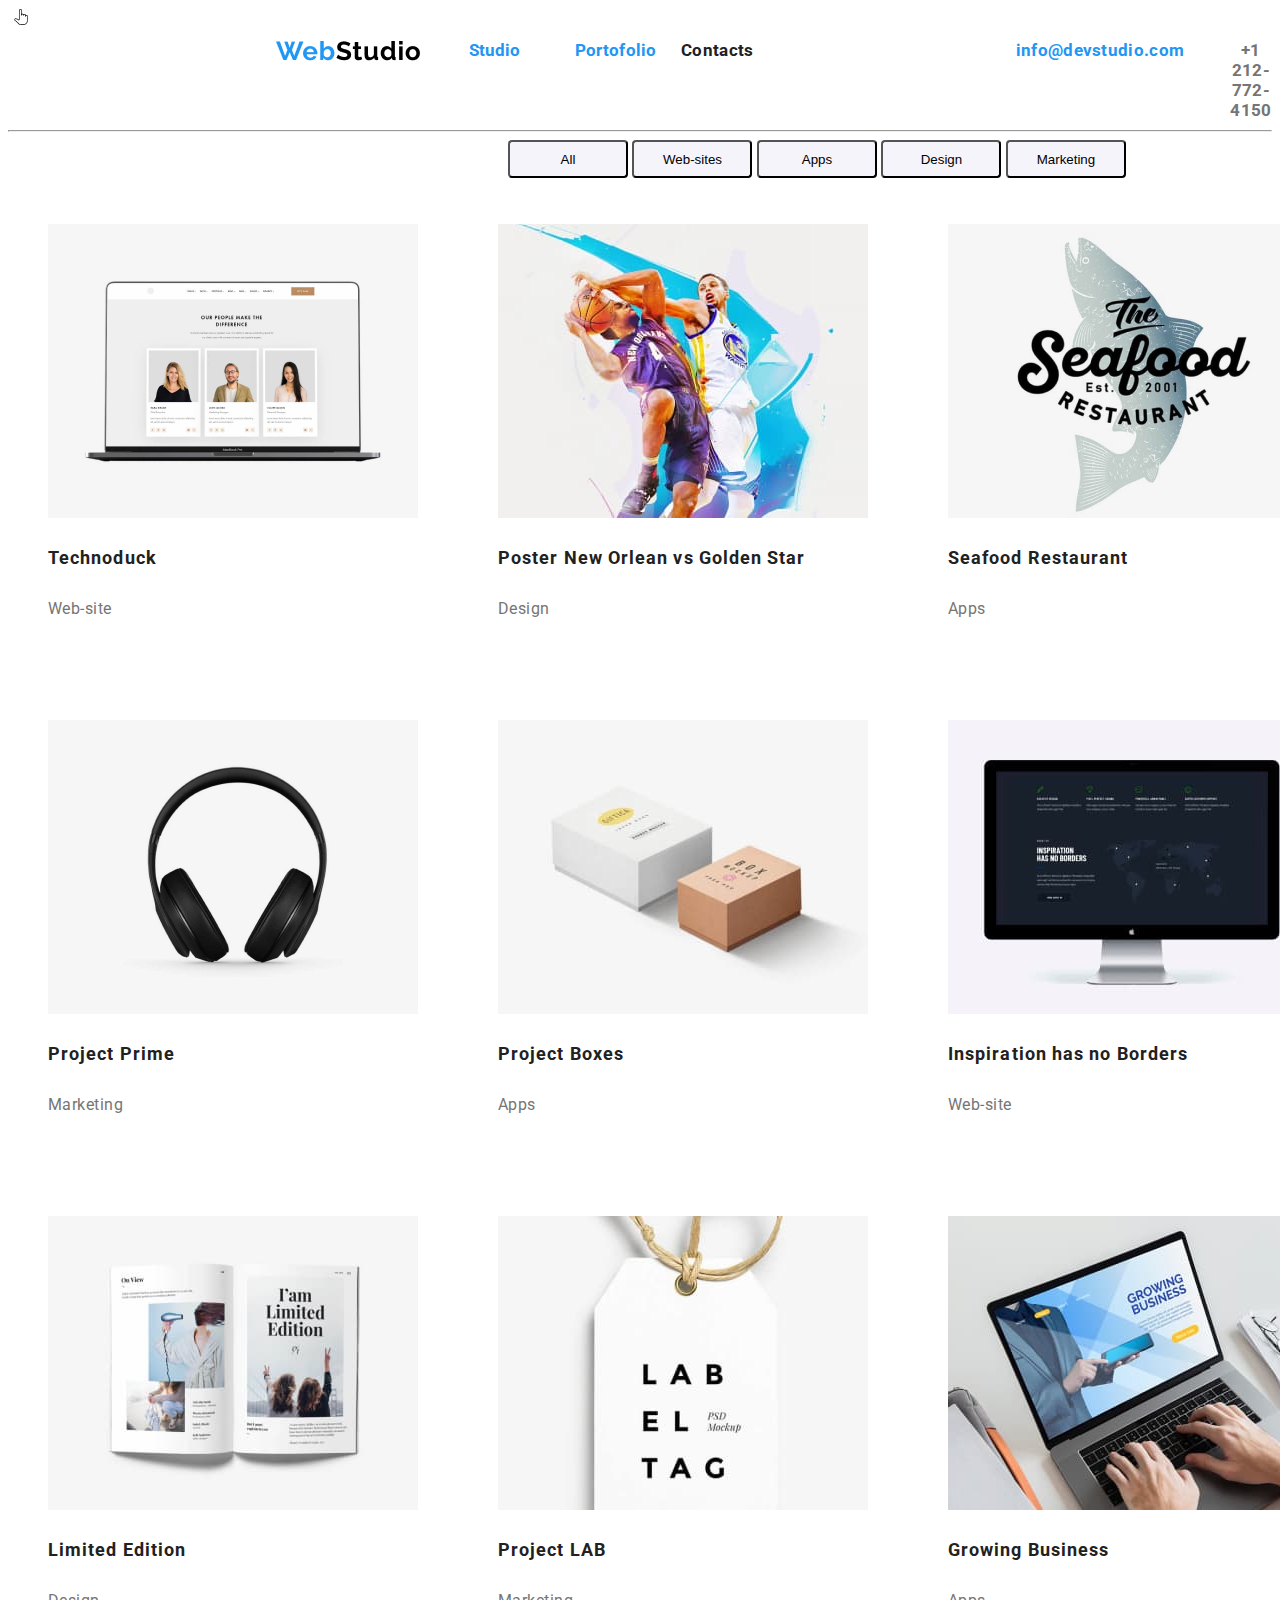
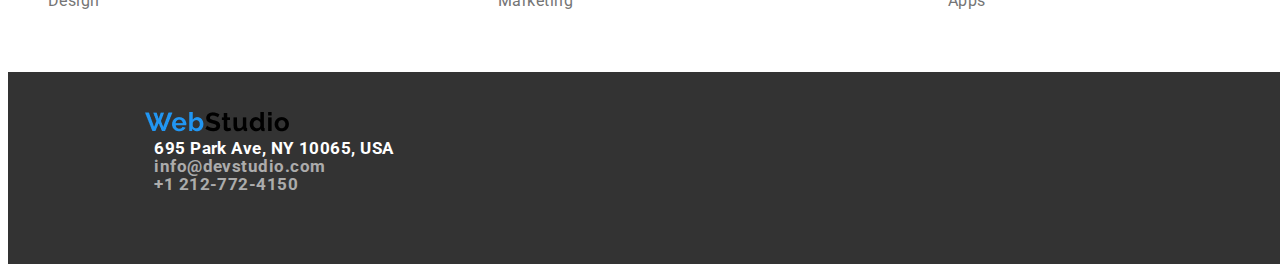
==== portofolio.html @ cd38ed24 "first commit" ====
<!DOCTYPE html>
<html lang="en">
    <head>
        <meta charset="UTF-8" />
        <title>WebStudio portofolio</title>
        <link rel="preconnect" href="https://fonts.googleapis.com">
		<link rel="preconnect" href="https://fonts.gstatic.com" crossorigin>
		<link href="https://fonts.googleapis.com/css2?family=Raleway:wght@700&family=Roboto:wght@400;500;700;900&display=swap" rel="stylesheet">
		<link rel="stylesheet" href="styles.css/styles.css">
    </head>
    <body> 
            <div>
                <a href="index.html">
                <img src="images/Vector.png" alt="cursor" class="auto">
                </a>
            </div>
			<!--First row-->
			<header class="main-header">
				<nav class="main-navigation">
					<ul >
						<li><a href="index.html">
							<img src="images/WebStudio.png" alt="Studio Logo" class="logo">
						   </a> </li>
						<li><a href="studio.html" class="link-studio" >Studio </a></li>
						<li><a href="portofolio.html" class="link-portofolio">Portofolio</a></li>
						<li><a href="contacts.html" class="link">Contacts</a></li>
						<li>
							<a href="tel:+12127724150" class="phone-number">+1 212-772-4150 </a>
						</li>
						<li>
							<a href="mailto:info@devstudio.com" class="email-adress">info@devstudio.com</a>
						</li>
					</ul>
                    <hr></hr>
				</nav>
			</header>
            <main class="global-main">
                <section class="main-section">
                    <button class="button" type="button" >All</button>
                    <button class="button" type="button" >Web-sites</button>
                    <button class="button" type="button" >Apps</button>
                    <button class="button" type="button" >Design</button>
                    <button class="button" type="button" >Marketing</button>
                </section>
                <section class="second-section">
                    <ul>
                        <li class="product">  
                            <img src="portofolio-images/technoduck.jpg" alt="poza">
                            <h3>Technoduck</h3>
                            <p>Web-site</p>
                        </li>
                        <li class="product">
                            <img src="portofolio-images/posternew.jpg" alt="poza">
                            <h3>Poster New Orlean vs Golden Star</h3>
                            <p>Design</p>
                        </li>
                        <li class="product">
                            <img src="portofolio-images/seefood.jpg" alt="poza">
                            <h3>Seafood Restaurant</h3>
                            <p>Apps</p>
                        </li>
                        <li class="product">
                            <img src="portofolio-images/projectprime.jpg" alt="poza">
                            <h3>Project Prime</h3>
                            <p>Marketing</p>
                        </li>
                        <li class="product">
                            <img src="portofolio-images/projectboxes.jpg" alt="poza">
                            <h3>Project Boxes</h3>
                            <p>Apps</p>
                        </li>
                        <li class="product">
                            <img src="portofolio-images/inspiration.jpg" alt="poza">
                            <h3>Inspiration has no Borders</h3>
                            <p>Web-site</p>
                        </li>
                        <li class="product">
                            <img src="portofolio-images/limited.jpg" alt="poza">
                            <h3>Limited Edition</h3>
                            <p>Design</p>
                        </li>
                        <li class="product">
                            <img src="portofolio-images/projectlab.jpg" alt="poza">
                            <h3>Project LAB</h3>
                            <p>Marketing</p>
                        </li>
                        <li class="product">
                            <img src="portofolio-images/growing.jpg" alt="poza">
                            <h3>Growing Business</h3>
                            <p>Apps</p>
                        </li>
                    </ul>
                </section>
            </main>
				<footer class="footer">
					<a href="index.html">
					 <img src="images/WebStudio.png" alt="Studio Logo" class="footer-logo">
					</a>
					<ul class="contact-class">
						<li>
							<a href="adress:695 Park Ave, NY 10065, USA" class="adress">695 Park Ave, NY 10065, USA</a>
						</li>
						 <li>
							<a href="mailto:info@devstudio.com" class="mail">info@devstudio.com</a>
						</li>
						<li>
							<a href="tel:+12127724150" class="phone">+1 212-772-4150 </a>
						</li>
					</ul>
				</footer>
    </body>
</html>
---- styles.css/styles.css ----
:root {
  --link-font-family: "Roboto";
  --link-color: #fff;
  --link-active-color: #2196f3;
  --link-second-color: #7575;
  --link-third-color: #212121;
  --link-another-color: #757575;
}

.body-class {
  font-family: var(--link-font-family);
}
h3 {
  color: var(--link-third-color);
  font-size: 18px;
  font-family: var(--link-font-family);
  font-weight: 700;
  line-height: 36px;
  letter-spacing: 1.08px;
}
p {
  color: var(--link-another-color);
  font-size: 16px;
  font-family: var(--link-font-family);
  line-height: 30px;
  letter-spacing: 0.48px;
}
.main-header,
.link,
.link-studio,
.link-portofolio,
.phone-number,
.email-adress {
  text-decoration: none;
}
ul {
  list-style-type: none;
  margin: 0;
  padding: 0;
  padding-top: 6px;
  padding-bottom: 6px;
  width: 1600px;
  height: 80px;
  flex-shrink: 0;
}
li {
  display: inline;
}
a:link,
a:visited {
  font-weight: bold;
  font-size: 1.0625em;
  text-align: center;
  padding: 0.375em;
}

.logo {
  position: absolute;
  top: 1.5em;
  left: 10em;
  color: var(--link-active-color);
  font-size: 1.625em;
  font-family: Raleway;
  font-weight: 700;
  letter-spacing: 0.04875em;
}
.link {
  position: absolute;
  top: 2em;
  left: 39.6875em;
}
.link-portofolio {
  position: absolute;
  top: 2em;
  left: 33.4375em;
}
.phone-number {
  color: var(--link-another-color);
  font-size: 0.875em;
  font-family: var(--link-font-family);
  font-weight: 500;
  letter-spacing: 0.0175em;
  position: absolute;
  top: 2em;
  left: 71.875em;
}
.email-adress {
  color: var(--link-active-color);
  font-size: 0.875em;
  font-family: var(--link-font-family);
  font-weight: 500;
  letter-spacing: 0.0175em;
  position: absolute;
  top: 2em;
  left: 59.375em;
}
.link,
.link-portofolio {
  color: var(--link-third-color);
  font-size: 0.875em;
  font-family: var(--link-font-family);
  font-weight: 500;
  letter-spacing: 0.0175em;
}
.link-studio {
  color: var(--link-active-color);
  font-size: 14px;
  font-family: var(--link-font-family);
  font-weight: 500;
  letter-spacing: 0.0175em8px;
  position: absolute;
  top: 2em;
  left: 27.1875em;
}
.link-portofolio {
  color: var(--link-active-color);
}
.link {
  color: var(--link-third-color);
}
.link:hover,
.link:focus,
.email-adress:hover,
.email-adress:focus,
.phone-number:hover,
.phone-number:focus,
.link-portofolio:hover,
.link-portofolio:focus,
.link-studio:hover,
.link-studio:focus {
  color: var(--link-active-color);
}
.main-section {
  flex-shrink: 0;
  display: inline;
  flex-direction: row;
  text-align: center;
  color: var(--link-third-color);
  font-size: 1em;
  font-family: var(--link-font-family);
  font-weight: 500;
  line-height: 1.625em;
  letter-spacing: 0.03em;
  padding-left: 500px;
  padding-bottom: 150px;
}

.button {
  width: 120px;
  height: 38px;
  flex-shrink: 0;
  background: #f5f4fa;
  border-radius: 4px;
}
.main-section a.button {
  font-weight: 700;
  font-size: 16px;
  line-height: 30px;
  letter-spacing: 0.06em;
  text-align: center;
  color: var(--link-third-color);
  cursor: pointer;
  background: url(<path-to-image>), lightgray 50% / cover no-repeat;
}

.button:focus,
.button:hover {
  color: var(--link-color);
  background-color: var(--link-active-color);
}
.product {
  flex-direction: column;
  position: static;
  float: left;
  padding: 2.5em;
}
.footer {
  background-color: #333;
  padding-top: 3.75em;
  padding-bottom: 3.75em;
  flex-direction: column;
  position: static;
  float: left;
  padding: 2.5em;
}
.contact-class,
.footer-logo {
  flex-shrink: 0;
  display: inline;
  flex-direction: column;
  float: left;
}
.contact-class {
  display: flex;
  flex-direction: column;
  flex-shrink: 0;
  padding-left: 6.25em;
}
.footer-logo {
  color: var(--link-active-color);
  font-size: 1.625em;
  font-family: Raleway;
  font-weight: 700;
  letter-spacing: 0.04875em;
  padding-left: 3.5em;
}
.adress {
  color: var(--link-color);
  font-size: 14px;
  font-family: var(--link-font-family);
  letter-spacing: 0.02625em;
  text-decoration: none;
  width: 14.4375em;
  height: 1em;
}
.mail {
  color: rgba(255, 255, 255, 0.6);
  font-size: 0.875em;
  font-family: var(--link-font-family);
  line-height: 1em;
  letter-spacing: 0.02625em;
  text-decoration: none;
  width: 14.4375em;
  height: 1em;
}
.phone {
  color: rgba(255, 255, 255, 0.6);
  font-size: 0.875em;
  font-family: var(--link-font-family);
  line-height: 1em;
  letter-spacing: 0.02625em;
  text-decoration: none;
  width: 14.4375em;
  height: 1em;
}
.adress:hover,
.adress:focus,
.mail:hover,
.mail:focus,
.phone:hover,
.phone:focus {
  color: var(--link-color);
}
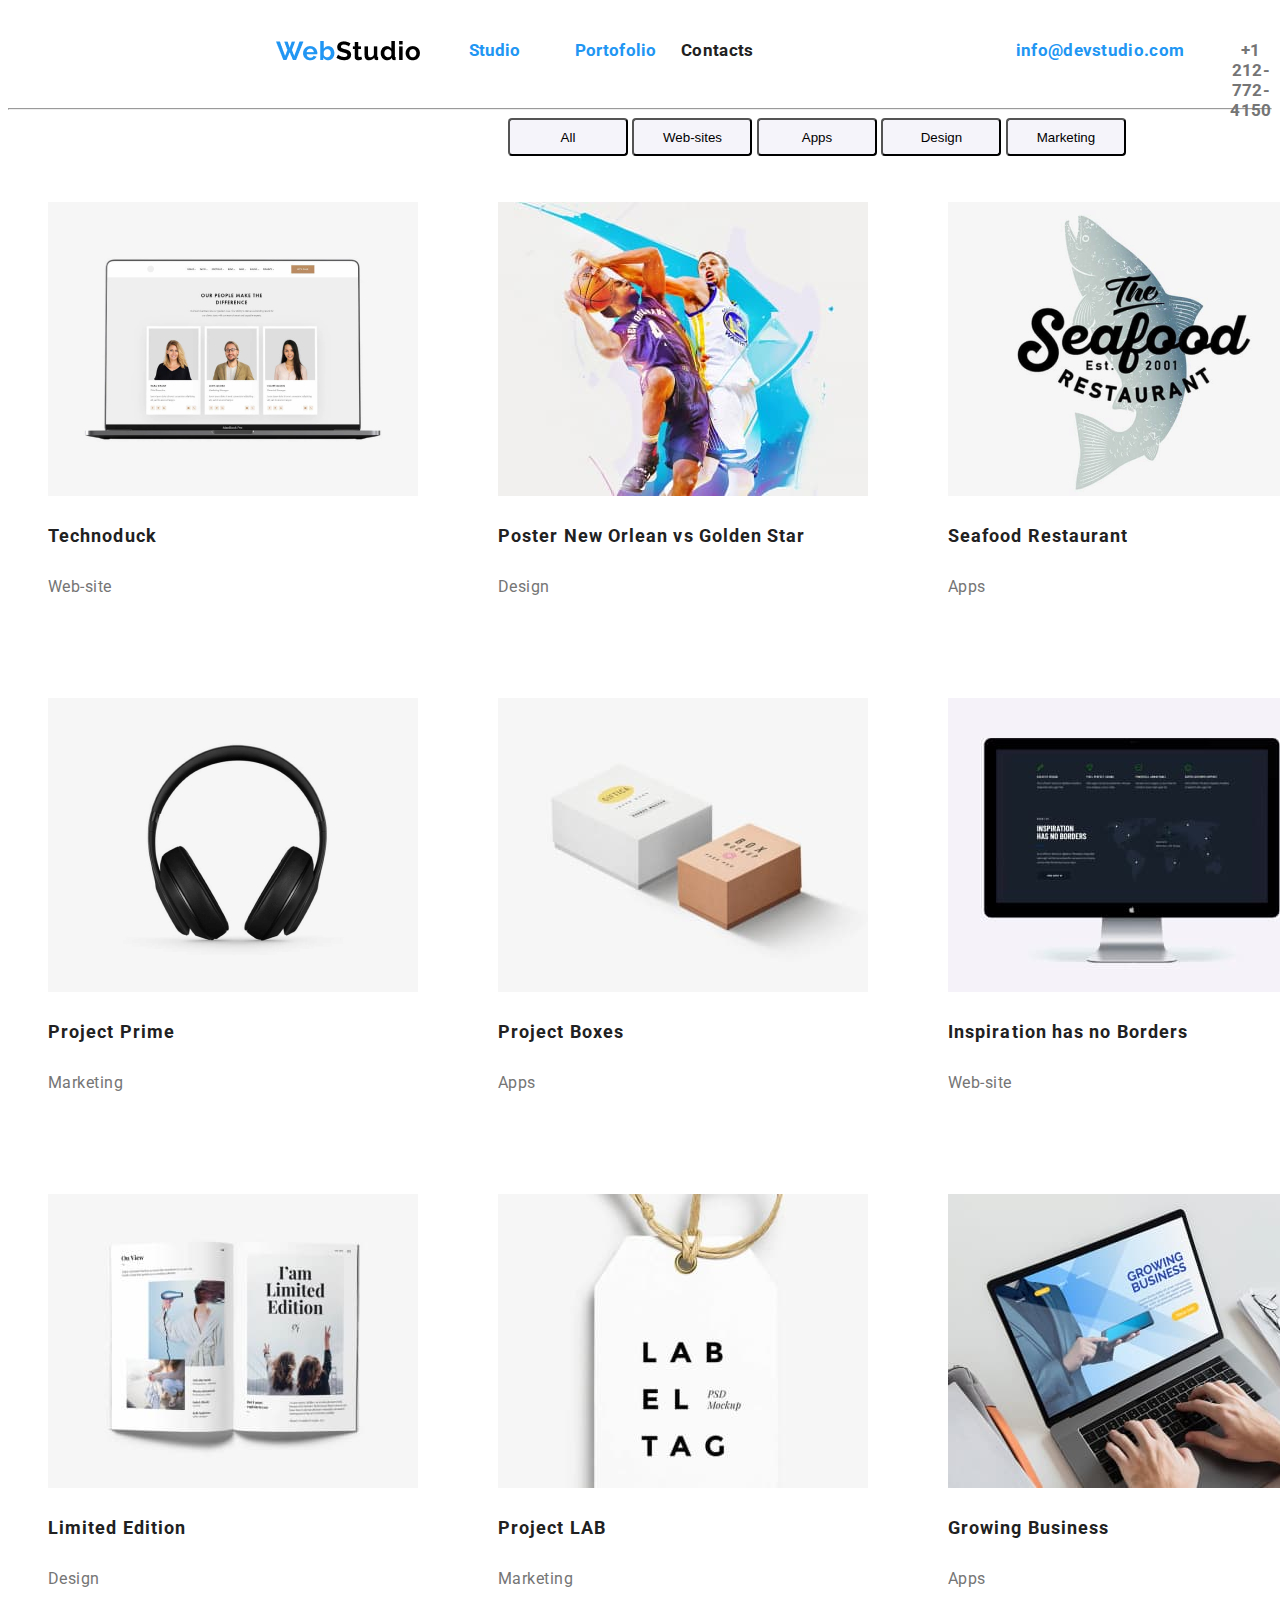
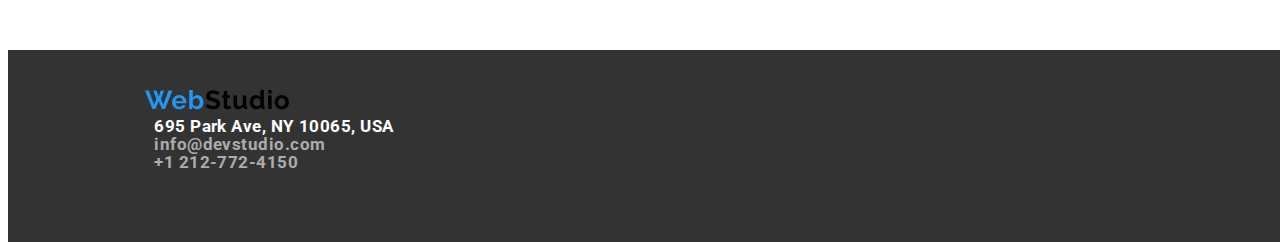
==== commit dcfbd6fa: "hw3" ====
--- a/portofolio.html
+++ b/portofolio.html
@@ -7,13 +7,7 @@
 		<link rel="preconnect" href="https://fonts.gstatic.com" crossorigin>
 		<link href="https://fonts.googleapis.com/css2?family=Raleway:wght@700&family=Roboto:wght@400;500;700;900&display=swap" rel="stylesheet">
 		<link rel="stylesheet" href="styles.css/styles.css">
-    </head>
     <body> 
-            <div>
-                <a href="index.html">
-                <img src="images/Vector.png" alt="cursor" class="auto">
-                </a>
-            </div>
 			<!--First row-->
 			<header class="main-header">
 				<nav class="main-navigation">
@@ -21,7 +15,7 @@
 						<li><a href="index.html">
 							<img src="images/WebStudio.png" alt="Studio Logo" class="logo">
 						   </a> </li>
-						<li><a href="studio.html" class="link-studio" >Studio </a></li>
+						<li><a href="index.html" class="link-studio" >Studio </a></li>
 						<li><a href="portofolio.html" class="link-portofolio">Portofolio</a></li>
 						<li><a href="contacts.html" class="link">Contacts</a></li>
 						<li>
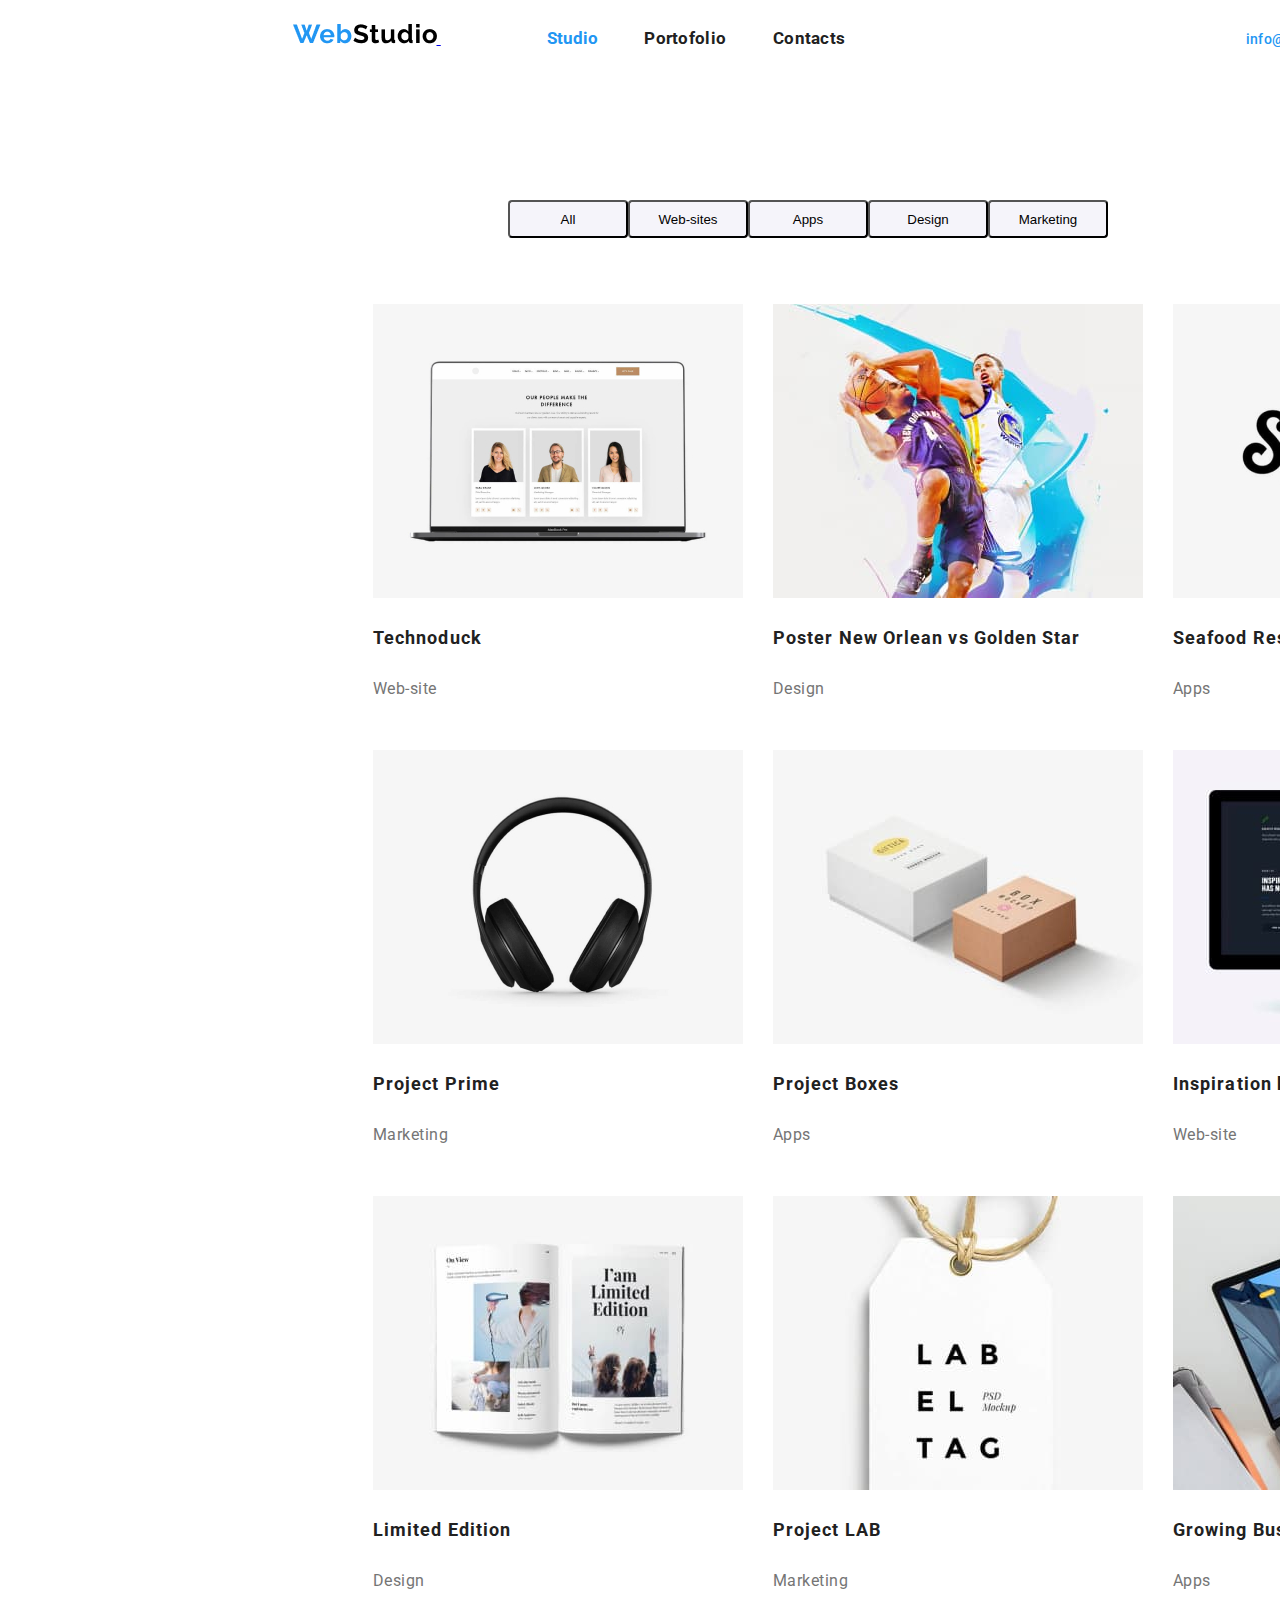
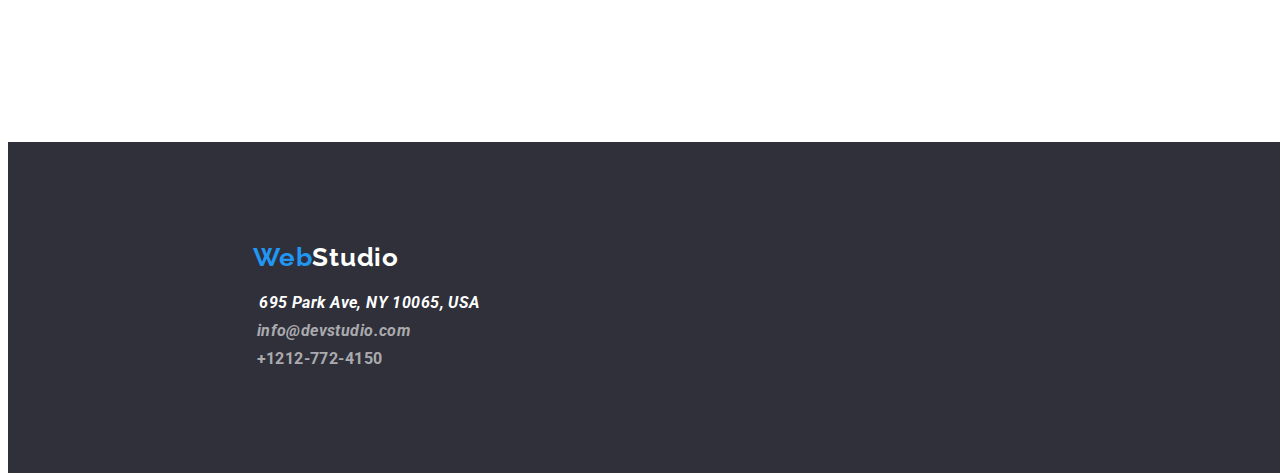
==== commit 93faa668: "w3" ====
--- a/portofolio.html
+++ b/portofolio.html
@@ -9,98 +9,98 @@
 		<link rel="stylesheet" href="styles.css/styles.css">
     <body> 
 			<!--First row-->
-			<header class="main-header">
-				<nav class="main-navigation">
-					<ul >
-						<li><a href="index.html">
-							<img src="images/WebStudio.png" alt="Studio Logo" class="logo">
-						   </a> </li>
-						<li><a href="index.html" class="link-studio" >Studio </a></li>
-						<li><a href="portofolio.html" class="link-portofolio">Portofolio</a></li>
-						<li><a href="contacts.html" class="link">Contacts</a></li>
-						<li>
-							<a href="tel:+12127724150" class="phone-number">+1 212-772-4150 </a>
-						</li>
-						<li>
-							<a href="mailto:info@devstudio.com" class="email-adress">info@devstudio.com</a>
-						</li>
-					</ul>
-                    <hr></hr>
-				</nav>
-			</header>
+            <div class="container">
+                <header class="global-header">
+                    <nav>
+                        <ul >
+                            <li class="logo-bar"><a href="index.html">
+                                <img src="images/WebStudio.png" alt="Studio Logo" class="logo">
+                               </a> </li>
+                            <li class="studio-bar"><a href="index.html" class="link-studio" >Studio </a></li>
+                            <li class="portofolio-bar"><a href="portofolio.html" class="link-portofolio">Portofolio</a></li>
+                            <li class="contact-bar"><a href="contacts.html" class="link">Contacts</a></li>
+                            <li class="mail-bar">
+                                <a href="mailto:info@devstudio.com" class="email-adress">info@devstudio.com</a>
+                            </li>
+                            <li class="phone-bar">
+                                <a href="tel:+12127724150" class="phone-number">+1 212-772-4150 </a>
+                            </li>
+    
+                        </ul>
+                    </nav>
+                </header>
+            </div>
             <main class="global-main">
-                <section class="main-section">
-                    <button class="button" type="button" >All</button>
-                    <button class="button" type="button" >Web-sites</button>
-                    <button class="button" type="button" >Apps</button>
-                    <button class="button" type="button" >Design</button>
-                    <button class="button" type="button" >Marketing</button>
-                </section>
-                <section class="second-section">
-                    <ul>
-                        <li class="product">  
-                            <img src="portofolio-images/technoduck.jpg" alt="poza">
-                            <h3>Technoduck</h3>
-                            <p>Web-site</p>
-                        </li>
-                        <li class="product">
-                            <img src="portofolio-images/posternew.jpg" alt="poza">
-                            <h3>Poster New Orlean vs Golden Star</h3>
-                            <p>Design</p>
-                        </li>
-                        <li class="product">
-                            <img src="portofolio-images/seefood.jpg" alt="poza">
-                            <h3>Seafood Restaurant</h3>
-                            <p>Apps</p>
-                        </li>
-                        <li class="product">
-                            <img src="portofolio-images/projectprime.jpg" alt="poza">
-                            <h3>Project Prime</h3>
-                            <p>Marketing</p>
-                        </li>
-                        <li class="product">
-                            <img src="portofolio-images/projectboxes.jpg" alt="poza">
-                            <h3>Project Boxes</h3>
-                            <p>Apps</p>
-                        </li>
-                        <li class="product">
-                            <img src="portofolio-images/inspiration.jpg" alt="poza">
-                            <h3>Inspiration has no Borders</h3>
-                            <p>Web-site</p>
-                        </li>
-                        <li class="product">
-                            <img src="portofolio-images/limited.jpg" alt="poza">
-                            <h3>Limited Edition</h3>
-                            <p>Design</p>
-                        </li>
-                        <li class="product">
-                            <img src="portofolio-images/projectlab.jpg" alt="poza">
-                            <h3>Project LAB</h3>
-                            <p>Marketing</p>
-                        </li>
-                        <li class="product">
-                            <img src="portofolio-images/growing.jpg" alt="poza">
-                            <h3>Growing Business</h3>
-                            <p>Apps</p>
-                        </li>
-                    </ul>
-                </section>
+                <div class="container">
+                    <section class="main-section">
+                        <button class="button" type="button" >All</button>
+                        <button class="button" type="button" >Web-sites</button>
+                        <button class="button" type="button" >Apps</button>
+                        <button class="button" type="button" >Design</button>
+                        <button class="button" type="button" >Marketing</button>
+                    </section>
+                </div>
+                <div class="second-container">
+                    <section class="second-section">
+                        <ul class="images">
+                            <li class="product">  
+                                <img src="portofolio-images/technoduck.jpg"  class="image" alt="poza">
+                                <h3>Technoduck</h3>
+                                <p>Web-site</p>
+                            </li>
+                            <li class="product">
+                                <img src="portofolio-images/posternew.jpg" class="image" alt="poza">
+                                <h3>Poster New Orlean vs Golden Star</h3>
+                                <p>Design</p>
+                            </li>
+                            <li class="product">
+                                <img src="portofolio-images/seefood.jpg" class="image" alt="poza">
+                                <h3>Seafood Restaurant</h3>
+                                <p>Apps</p>
+                            </li>
+                            <li class="product">
+                                <img src="portofolio-images/projectprime.jpg" class="image" alt="poza">
+                                <h3>Project Prime</h3>
+                                <p>Marketing</p>
+                            </li>
+                            <li class="product">
+                                <img src="portofolio-images/projectboxes.jpg" class="image" alt="poza">
+                                <h3>Project Boxes</h3>
+                                <p>Apps</p>
+                            </li>
+                            <li class="product">
+                                <img src="portofolio-images/inspiration.jpg" class="image" alt="poza">
+                                <h3>Inspiration has no Borders</h3>
+                                <p>Web-site</p>
+                            </li>
+                            <li class="product">
+                                <img src="portofolio-images/limited.jpg" class="image" alt="poza">
+                                <h3>Limited Edition</h3>
+                                <p>Design</p>
+                            </li>
+                            <li class="product">
+                                <img src="portofolio-images/projectlab.jpg" class="image" alt="poza">
+                                <h3>Project LAB</h3>
+                                <p>Marketing</p>
+                            </li>
+                            <li class="product">
+                                <img src="portofolio-images/growing.jpg" class="image" alt="poza">
+                                <h3>Growing Business</h3>
+                                <p>Apps</p>
+                            </li>
+                        </ul>
+                    </section>
+                </div>
             </main>
-				<footer class="footer">
-					<a href="index.html">
-					 <img src="images/WebStudio.png" alt="Studio Logo" class="footer-logo">
-					</a>
-					<ul class="contact-class">
-						<li>
-							<a href="adress:695 Park Ave, NY 10065, USA" class="adress">695 Park Ave, NY 10065, USA</a>
-						</li>
-						 <li>
-							<a href="mailto:info@devstudio.com" class="mail">info@devstudio.com</a>
-						</li>
-						<li>
-							<a href="tel:+12127724150" class="phone">+1 212-772-4150 </a>
-						</li>
-					</ul>
-				</footer>
+            <footer class="footer">
+                <div class="container">
+                    <a class="logo-white" href="/"><span class="logo-label">Web</span>Studio</a>
+                    <address class="contact-class">
+                        <a class="address-class" href="695 Park Ave, NY 10065, USA">695 Park Ave, NY 10065, USA</a>
+                        <a class="mail" href="mailto:info@devstudio.com">info@devstudio.com</a>
+                        <a class="phone" href="tel:+12127724150">+1212-772-4150</a>
+                    </address>
+                </div>
+            </footer>
     </body>
 </html>--- a/styles.css/styles.css
+++ b/styles.css/styles.css
@@ -7,25 +7,18 @@
   --link-another-color: #757575;
 }
 
-.body-class {
-  font-family: var(--link-font-family);
-}
-h3 {
-  color: var(--link-third-color);
-  font-size: 18px;
-  font-family: var(--link-font-family);
-  font-weight: 700;
-  line-height: 36px;
-  letter-spacing: 1.08px;
-}
-p {
-  color: var(--link-another-color);
-  font-size: 16px;
-  font-family: var(--link-font-family);
-  line-height: 30px;
-  letter-spacing: 0.48px;
-}
-.main-header,
+div.container {
+  width: 1600px;
+  margin: 0 auto;
+}
+.global-header {
+  display: flex;
+  flex-direction: column;
+  justify-content: center;
+  align-items: center;
+  margin: 0;
+}
+.global-header,
 .link,
 .link-studio,
 .link-portofolio,
@@ -33,19 +26,40 @@
 .email-adress {
   text-decoration: none;
 }
-ul {
-  list-style-type: none;
-  margin: 0;
-  padding: 0;
-  padding-top: 6px;
-  padding-bottom: 6px;
-  width: 1600px;
-  height: 80px;
-  flex-shrink: 0;
-}
 li {
   display: inline;
 }
+.logo-bar {
+  padding-left: 185px;
+  padding-top: 24px;
+  padding-bottom: 25px;
+}
+.studio-bar {
+  padding-left: 93px;
+  padding-top: 32px;
+  padding-bottom: 32px;
+}
+.portofolio-bar {
+  padding-left: 30px;
+  padding-top: 32px;
+  padding-bottom: 32px;
+}
+.contact-bar {
+  padding-left: 30px;
+  padding-top: 32px;
+  padding-bottom: 32px;
+}
+.mail-bar {
+  padding-left: 385px;
+  padding-top: 32px;
+  padding-bottom: 32px;
+}
+.phone-bar {
+  padding-left: 40px;
+  padding-top: 32px;
+  padding-bottom: 32px;
+}
+
 a:link,
 a:visited {
   font-weight: bold;
@@ -54,45 +68,19 @@
   padding: 0.375em;
 }
 
-.logo {
-  position: absolute;
-  top: 1.5em;
-  left: 10em;
-  color: var(--link-active-color);
-  font-size: 1.625em;
-  font-family: Raleway;
-  font-weight: 700;
-  letter-spacing: 0.04875em;
-}
-.link {
-  position: absolute;
-  top: 2em;
-  left: 39.6875em;
-}
-.link-portofolio {
-  position: absolute;
-  top: 2em;
-  left: 33.4375em;
-}
-.phone-number {
+a.phone-number {
   color: var(--link-another-color);
   font-size: 0.875em;
   font-family: var(--link-font-family);
   font-weight: 500;
   letter-spacing: 0.0175em;
-  position: absolute;
-  top: 2em;
-  left: 71.875em;
-}
-.email-adress {
+}
+a.email-adress {
   color: var(--link-active-color);
   font-size: 0.875em;
   font-family: var(--link-font-family);
   font-weight: 500;
   letter-spacing: 0.0175em;
-  position: absolute;
-  top: 2em;
-  left: 59.375em;
 }
 .link,
 .link-portofolio {
@@ -108,15 +96,6 @@
   font-family: var(--link-font-family);
   font-weight: 500;
   letter-spacing: 0.0175em8px;
-  position: absolute;
-  top: 2em;
-  left: 27.1875em;
-}
-.link-portofolio {
-  color: var(--link-active-color);
-}
-.link {
-  color: var(--link-third-color);
 }
 .link:hover,
 .link:focus,
@@ -131,18 +110,12 @@
   color: var(--link-active-color);
 }
 .main-section {
-  flex-shrink: 0;
-  display: inline;
+  display: flex;
   flex-direction: row;
-  text-align: center;
-  color: var(--link-third-color);
-  font-size: 1em;
-  font-family: var(--link-font-family);
-  font-weight: 500;
-  line-height: 1.625em;
-  letter-spacing: 0.03em;
-  padding-left: 500px;
-  padding-bottom: 150px;
+  justify-content: center;
+  align-items: center;
+  margin: 0;
+  padding-top: 135px;
 }
 
 .button {
@@ -168,70 +141,129 @@
   color: var(--link-color);
   background-color: var(--link-active-color);
 }
-.product {
-  flex-direction: column;
-  position: static;
+.second-container {
+  width: 1600px;
+  margin-top: 50px;
+}
+.second-container h3 {
+  color: var(--link-third-color);
+  font-family: var(--link-font-family);
+  font-size: 18px;
+  font-weight: 700;
+  line-height: 36px; /* 200% */
+  letter-spacing: 1.08px;
+   width: 322px;
+}
+.second-container p {
+  color: var(--link-another-color);
+  font-family: var(--link-font-family);
+  font-size: 16px;
+  line-height: 30px; /* 187.5% */
+  letter-spacing: 0.48px;
+  width: 322px;
+}
+
+.images {
+  display: inline-flex;
+  flex-wrap: wrap;
+  flex-direction: row;
+  justify-content: center;
+  align-items: center;
+  gap: 30px;
+  padding-left: 300px;
+  padding-bottom: 114px;
+}
+.image {
+  width: 370px;
+  height: 294px;
+}
+
+
+
+.footer {
+  background-color: #2f303a;
+  flex-direction: column;
   float: left;
   padding: 2.5em;
-}
-.footer {
-  background-color: #333;
-  padding-top: 3.75em;
-  padding-bottom: 3.75em;
-  flex-direction: column;
-  position: static;
-  float: left;
-  padding: 2.5em;
-}
-.contact-class,
-.footer-logo {
+  height: 251px;
+  margin: 0;
+  width: 100%;
+}
+.footer a.logo-white {
+  display: flex;
+  flex-direction: row;
+  align-content: center;
+  justify-content: flex-start;
+  align-items: center;
+}
+footer a.logo-white {
+  font-family: raleway;
+  font-weight: 700;
+  font-size: 26px;
+  line-height: 30.52px;
+  letter-spacing: 0.03em;
+  color: var(--link-color);
+  text-decoration: none;
+  padding: 60px 0px 16px 205px;
+}
+
+.footer span.logo-label {
+  color: var(--link-active-color);
+  font-family: raleway;
+  font-weight: 700;
+  font-size: 26px;
+  line-height: 30.52px;
+  letter-spacing: 0.03em;
+  text-decoration: none;
+}
+address.contact-class {
+  display: flex;
+  height: 16px;
+  flex-direction: column;
   flex-shrink: 0;
-  display: inline;
-  flex-direction: column;
-  float: left;
-}
-.contact-class {
-  display: flex;
-  flex-direction: column;
-  flex-shrink: 0;
-  padding-left: 6.25em;
-}
-.footer-logo {
-  color: var(--link-active-color);
-  font-size: 1.625em;
-  font-family: Raleway;
-  font-weight: 700;
-  letter-spacing: 0.04875em;
-  padding-left: 3.5em;
-}
-.adress {
-  color: var(--link-color);
-  font-size: 14px;
-  font-family: var(--link-font-family);
+  align-items: stretch;
+}
+
+.contact-class a.address-class {
+  color: var(--link-color);
+  font-size: 16px;
+  font-family: var(--link-font-family);
+  line-height: 16.41px;
   letter-spacing: 0.02625em;
   text-decoration: none;
   width: 14.4375em;
   height: 1em;
-}
-.mail {
+  padding-left: 206px;
+}
+
+a.mail {
   color: rgba(255, 255, 255, 0.6);
-  font-size: 0.875em;
-  font-family: var(--link-font-family);
-  line-height: 1em;
+  font-size: 16px;
+  font-family: var(--link-font-family);
+  line-height: 16px;
+  letter-spacing: 0.02625em;
+  text-decoration: none;
+  width: 207px;
+  height: 16px;
+  padding-left: 182px;
+}
+a.phone {
+  color: rgba(255, 255, 255, 0.6);
+  font-size: 16px;
+  font-style: normal;
+  font-family: var(--link-font-family);
+  line-height: 16px;
   letter-spacing: 0.02625em;
   text-decoration: none;
   width: 14.4375em;
   height: 1em;
-}
-.phone {
-  color: rgba(255, 255, 255, 0.6);
-  font-size: 0.875em;
-  font-family: var(--link-font-family);
-  line-height: 1em;
-  letter-spacing: 0.02625em;
-  text-decoration: none;
-  width: 14.4375em;
-  height: 1em;
+  padding-left: 156px;
+}
+.footer .contact-class a.address-class a.mail a.phone {
+  display: flex;
+  height: 16px;
+  flex-direction: column;
+  flex-shrink: 0;
 }
 .adress:hover,
 .adress:focus,
